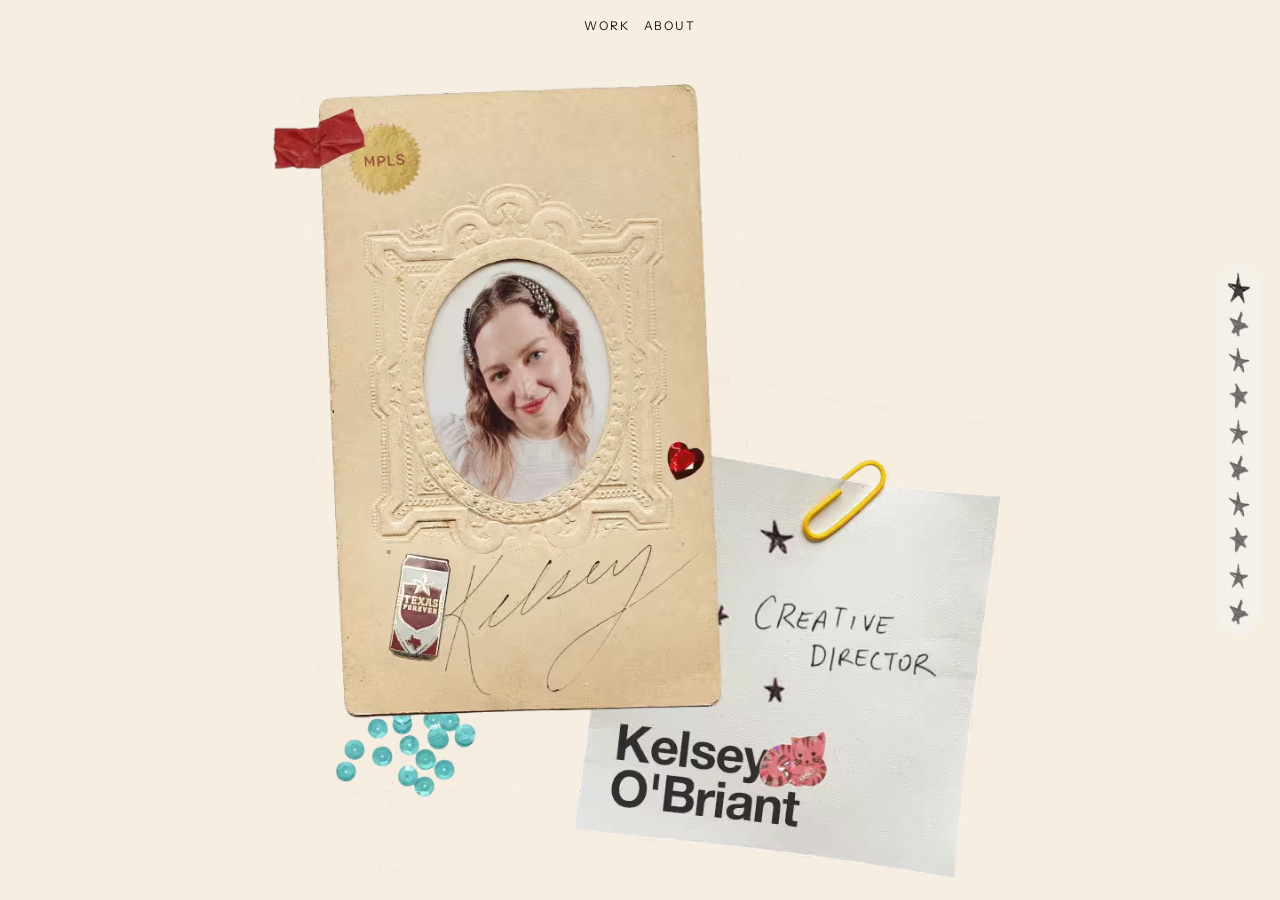
==== index.html @ 9d3daa49 "Initial commit" ====
<!doctype html>
<html lang="en">
<head>
	<meta charset="UTF-8" />
	<meta name="viewport" content="width=device-width, initial-scale=1.0" />
	<title>Kelsey O'Briant | Creative Director | Fallon Worldwide</title>
	<meta name="description" content="Creative Director at Fallon Worldwide in Minneapolis. Portfolio work includes Disney, Make-A-Wish, The Venetian, Arby's, Cheerios, International Delight, and Massage Envy." />
	<meta name="robots" content="index,follow,max-image-preview:large,max-snippet:-1,max-video-preview:-1" />
	<meta name="author" content="Kelsey O'Briant" />
	<meta name="keywords" content="Kelsey O'Briant, creative director, Fallon Worldwide, Minneapolis, portfolio, Disney, Make-A-Wish, Arby's, Cheerios, International Delight, Massage Envy" />
	<meta name="format-detection" content="telephone=no" />
	<meta name="theme-color" content="#f4f1ea" />
	<link rel="canonical" href="https://kelseyobriant.com/" />
	<meta property="og:type" content="website" />
	<meta property="og:url" content="https://kelseyobriant.com/" />
	<meta property="og:title" content="Kelsey O'Briant | Creative Director | Fallon Worldwide" />
	<meta property="og:description" content="Creative Director at Fallon Worldwide in Minneapolis. Portfolio work includes Disney, Make-A-Wish, The Venetian, Arby's, Cheerios, International Delight, and Massage Envy." />
	<meta property="og:image" content="https://kelseyobriant.com/img/KELSEYSITE_0003_ALL.png" />
	<meta property="og:site_name" content="Kelsey O'Briant" />
	<meta property="og:locale" content="en_US" />
	<meta name="twitter:card" content="summary_large_image" />
	<meta name="twitter:title" content="Kelsey O'Briant | Creative Director | Fallon Worldwide" />
	<meta name="twitter:description" content="Creative Director at Fallon Worldwide in Minneapolis. Portfolio work includes Disney, Make-A-Wish, The Venetian, Arby's, Cheerios, International Delight, and Massage Envy." />
	<meta name="twitter:image" content="https://kelseyobriant.com/img/KELSEYSITE_0003_ALL.png" />
	<link rel="icon" type="image/png" href="/favicon-96x96.png?v=2" sizes="96x96" />
	<link rel="icon" type="image/svg+xml" href="/favicon.svg?v=2" />
	<link rel="shortcut icon" href="/favicon.ico?v=2" />
	<link rel="apple-touch-icon" sizes="180x180" href="/apple-touch-icon.png?v=2" />
	<meta name="apple-mobile-web-app-title" content="KELSEY" />
	<link rel="manifest" href="/site.webmanifest?v=2" />
	<link rel="preconnect" href="https://fonts.googleapis.com" />
	<link rel="preconnect" href="https://fonts.gstatic.com" crossorigin />
	<link href="https://fonts.googleapis.com/css2?family=Fraunces:opsz,wght@9..144,400;9..144,600;9..144,700&family=Instrument+Sans:wght@400;500;600;700&display=swap" rel="stylesheet" />

	<link rel="preconnect" href="https://player.vimeo.com" />
	<link rel="preconnect" href="https://i.vimeocdn.com" crossorigin />

	<link rel="stylesheet" href="styles.css" />
	<script type="application/ld+json">
	{
		"@context": "https://schema.org",
		"@type": "Person",
		"name": "Kelsey O'Briant",
		"jobTitle": "Creative Director",
		"description": "Kelsey O'Briant @ FALLON WORLDWIDE | Creative Director | CEO of GOING TO LUNCH | Minneapolis, MN | kelseyobriant@gmail.com",
		"worksFor": {
			"@type": "Organization",
			"name": "Fallon Worldwide"
		},
		"url": "https://kelseyobriant.com/",
		"email": "mailto:kelseyobriant@gmail.com"
	}
	</script>
</head>
<body>
	<header class="site-header">
		<nav class="site-nav" aria-label="Primary">
			<a href="#work">Work</a>
			<a href="#about">About</a>
		</nav>
	</header>

	<main id="site" class="site" aria-label="Creative Director portfolio" tabindex="-1">
		<section class="seo-fallback" aria-label="Portfolio summary">
			<h1>Kelsey O'Briant</h1>
			<p>Creative Director at Fallon Worldwide in Minneapolis, MN.</p>
			<p><a href="mailto:kelseyobriant@gmail.com">kelseyobriant@gmail.com</a></p>
			<h2>Selected Work</h2>
			<ul>
				<li>Disney — Once A Princess, Always A Princess</li>
				<li>Disney x Make-A-Wish — Drawn To You</li>
				<li>The Venetian — Want The World</li>
				<li>Arby's — Pusha T: Rib Roast</li>
				<li>Disney — Be Our Guest</li>
				<li>Cheerios — More Babies, Please</li>
				<li>International Delight — We Like How You Party</li>
				<li>Massage Envy — Keep Your Body Working</li>
			</ul>
		</section>
	</main>

	<script src="app.js" defer></script>
</body>
</html>
---- styles.css ----
:root {
  --bg: #f6eee1;
  --fg: #171717;
  --muted: #5c5c5c;
  --line: #d9d3c7;
  --font-body: "Instrument Sans", "Helvetica Neue", Helvetica, Arial, sans-serif;
  --font-display: "Fraunces", Georgia, serif;
  --gutter: clamp(18px, 2.2vw, 28px);
  --panel-pad: clamp(18px, 2.2vw, 32px);
  --panel-radius: 28px;
  --max-width: 1600px;
  --shadow: 0 20px 60px rgba(23, 23, 23, 0.08);
}

* {
  box-sizing: border-box;
}

html,
body {
  margin: 0;
  width: 100%;
  height: 100%;
  background: var(--bg);
  color: var(--fg);
  font-family: var(--font-body);
  scroll-behavior: auto;
}

body {
  position: relative;
}

a:focus-visible,
button:focus-visible {
  outline: 2px solid #171717;
  outline-offset: 2px;
  border-radius: 2px;
}

.scroll-indicator-dot:focus-visible,
.video-dot:focus-visible,
.video-prev:focus-visible,
.video-next:focus-visible,
.contact-link:focus-visible,
.site-nav a:focus-visible {
  box-shadow: 0 0 0 3px rgba(23, 23, 23, 0.2);
}

.seo-fallback {
  max-width: 72ch;
  margin: 0 auto;
  padding: clamp(32px, 6vw, 84px) clamp(20px, 3vw, 56px) 12px;
  line-height: 1.6;
  color: var(--fg);
}

noscript .seo-fallback,
.seo-fallback {
  display: block;
}

.seo-fallback h1,
.seo-fallback h2 {
  font-family: var(--font-display);
  line-height: 1.1;
  margin: 0 0 0.5em;
}

.seo-fallback p,
.seo-fallback li {
  font-size: clamp(0.95rem, 1vw + 0.6rem, 1.15rem);
}

.seo-fallback ul {
  margin: 1em 0 0;
  padding-left: 1.2em;
}

.site-header {
  position: fixed;
  top: 0;
  left: 50%;
  right: auto;
  transform: translateX(-50%);
  z-index: 30;
  padding: 18px 0 0;
}

.site-nav {
  display: flex;
  gap: 14px;
}

.site-nav a {
  text-decoration: none;
  color: var(--fg);
  font-size: 0.75rem;
  letter-spacing: 0.16em;
  text-transform: uppercase;
}

.site {
  height: 100vh;
  height: 100svh;
  overflow-y: auto;
  scroll-snap-type: y mandatory;
  overscroll-behavior-y: contain;
  -webkit-overflow-scrolling: touch;
  scroll-padding-top: 84px;
}

.panel {
  min-height: 100vh;
  min-height: 100svh;
  width: 100%;
  scroll-snap-align: start;
  scroll-snap-stop: always;
  border-bottom: 1px solid var(--line);
  display: grid;
  align-items: stretch;
  justify-items: center;
  padding: clamp(18px, 2vw, 28px);
}

.panel-inner {
  width: min(100%, var(--max-width));
  height: 100%;
  display: grid;
  gap: var(--gutter);
}

.intro .panel-inner {
  grid-template-columns: minmax(320px, 1fr) minmax(260px, 0.9fr);
  align-content: center;
  align-items: center;
  max-width: 1200px;
}

.intro .panel-inner.intro-image-only,
.contact .panel-inner {
  grid-template-columns: 1fr;
  max-width: none;
}

.intro-shell,
.contact-shell {
  align-content: center;
  padding: 0 clamp(24px, 5vw, 56px);
}

.intro-copy {
  display: grid;
  gap: 14px;
}

.intro-visual {
  width: 100%;
  min-height: min(58svh, 620px);
  display: grid;
  align-items: center;
}

.intro-media,
.intro-placeholder {
  margin: 0;
  width: 100%;
  height: 100%;
}

.intro-image-only {
  width: 100%;
  max-width: none;
  height: 100%;
  place-items: center;
  align-content: center;
  justify-items: center;
  padding: 0;
}

.panel.intro {
  position: relative;
  padding: 0;
  border-bottom: 0;
}

.intro-image-only .intro-media {
  width: 100%;
  height: 100%;
  display: grid;
  place-items: center;
}

.intro-image-only .intro-media img {
  width: auto;
  height: auto;
  max-width: 100%;
  max-height: calc(100vh - 20px);
  max-height: calc(100svh - 20px);
  object-fit: contain;
}

.intro-media img {
  width: 100%;
  height: 100%;
  object-fit: cover;
  display: block;
  border-radius: 2px;
}

.mobile-scroll-hint {
  display: none;
}

@keyframes mobileHintDrift {
  0%,
  100% {
    transform: translate3d(-50%, 0, 0);
    opacity: 0.58;
  }

  50% {
    transform: translate3d(-50%, 4px, 0);
    opacity: 0.88;
  }
}

.intro-placeholder {
  display: grid;
  place-items: center;
  border: 1px solid rgba(23, 23, 23, 0.2);
  background:
    linear-gradient(140deg, rgba(23, 23, 23, 0.08), rgba(23, 23, 23, 0.02)),
    repeating-linear-gradient(-45deg, rgba(23, 23, 23, 0.04) 0 14px, transparent 14px 28px);
  color: #444;
  text-transform: uppercase;
  letter-spacing: 0.12em;
  font-size: 0.72rem;
}

.kicker {
  margin: 0;
  color: var(--muted);
  font-size: 0.8rem;
  font-family: var(--font-display);
  font-weight: 600;
  text-transform: uppercase;
  letter-spacing: 0.08em;
}

h1 {
  margin: 0;
  font-family: var(--font-display);
  font-weight: 600;
  font-size: clamp(2rem, 5vw, 3.6rem);
  line-height: 1.02;
  max-width: 9ch;
}

.lede {
  margin: 0;
  max-width: 56ch;
  color: var(--muted);
  font-size: clamp(0.95rem, 1.5vw, 1.1rem);
  line-height: 1.65;
}

.project .panel-inner {
  grid-template-columns: minmax(0, 1.6fr) minmax(220px, 0.6fr);
  align-items: center;
  gap: clamp(18px, 2.4vw, 28px);
}

.panel.project {
  border-bottom: 0;
}

.video-wrap {
  position: relative;
  width: 100%;
  aspect-ratio: var(--video-aspect-ratio, 16 / 9);
  background: #0d0d0d;
  border-radius: 2px;
  overflow: hidden;
}

.video-track {
  display: flex;
  width: 100%;
  height: 100%;
  overflow-x: auto;
  scroll-snap-type: x mandatory;
  scrollbar-width: none;
  -ms-overflow-style: none;
}

.video-track::-webkit-scrollbar {
  display: none;
}

.video-slide {
  margin: 0;
  min-width: 100%;
  width: 100%;
  height: 100%;
  scroll-snap-align: start;
  scroll-snap-stop: always;
}

.video-wrap iframe {
  display: block;
  width: 100%;
  height: 100%;
  border: 0;
}

.video-next {
  position: absolute;
  top: 50%;
  right: clamp(8px, 1.2vw, 14px);
  transform: translateY(-50%);
  width: clamp(40px, 4.2vw, 56px);
  height: clamp(40px, 4.2vw, 56px);
  border: 0;
  border-radius: 999px;
  background: rgba(244, 241, 234, 0.9);
  color: #171717;
  font-size: clamp(1.8rem, 2.6vw, 2.2rem);
  line-height: 1;
  cursor: pointer;
  z-index: 3;
  box-shadow: 0 8px 28px rgba(0, 0, 0, 0.16);
}

.video-prev {
  position: absolute;
  top: 50%;
  left: clamp(8px, 1.2vw, 14px);
  transform: translateY(-50%);
  width: clamp(40px, 4.2vw, 56px);
  height: clamp(40px, 4.2vw, 56px);
  border: 0;
  border-radius: 999px;
  background: rgba(244, 241, 234, 0.9);
  color: #171717;
  font-size: clamp(1.8rem, 2.6vw, 2.2rem);
  line-height: 1;
  cursor: pointer;
  z-index: 3;
  box-shadow: 0 8px 28px rgba(0, 0, 0, 0.16);
}

.video-next:hover {
  background: #ffffff;
}

.video-prev:hover {
  background: #ffffff;
}

.video-prev.is-hidden,
.video-next.is-hidden {
  opacity: 0;
  pointer-events: none;
}

.video-dots {
  position: absolute;
  left: 50%;
  bottom: 12px;
  transform: translateX(-50%);
  display: inline-flex;
  align-items: center;
  gap: 8px;
  padding: 6px 10px;
  border-radius: 999px;
  background: rgba(0, 0, 0, 0.35);
  z-index: 3;
}

.video-dot {
  width: 8px;
  height: 8px;
  border: 0;
  border-radius: 50%;
  padding: 0;
  background: rgba(255, 255, 255, 0.45);
  cursor: pointer;
}

.video-dot.active {
  background: #ffffff;
  transform: scale(1.2);
}

.meta {
  min-width: 0;
  align-self: stretch;
  display: grid;
  align-content: center;
  gap: 8px;
  padding-right: clamp(8px, 1.2vw, 12px);
}

.meta h2 {
  margin: 0;
  font-family: var(--font-display);
  font-size: clamp(1rem, 1.5vw, 1.35rem);
  line-height: 1.2;
  font-weight: 600;
}

.project-heading {
  display: flex;
  flex-direction: column;
  align-items: flex-start;
  gap: 8px;
}

.project-logo-wrap {
  display: flex;
  align-items: center;
  min-height: 74px;
  margin-bottom: 4px;
}

.project-logo {
  display: block;
  width: min(200px, 100%);
  max-height: 100px;
  object-fit: contain;
}

.meta p {
  margin: 0;
  color: var(--muted);
  font-size: 0.92rem;
  line-height: 1.55;
}

.project-blurb {
  white-space: pre-line;
}

.project-client-tag {
  margin: 0;
}

.project-client-tag-inline {
  display: block;
}

.project-client-tag-footer {
  display: none;
}

.credit-block {
  margin-top: 8px;
  display: grid;
  gap: 4px;
}

.credit-label {
  margin: 0;
  color: #202020;
  font-size: 0.66rem;
  text-transform: uppercase;
  letter-spacing: 0.14em;
}

.credit-text {
  margin: 0;
  color: var(--muted);
  font-size: 0.86rem;
  line-height: 1.45;
}

.tag-list {
  display: flex;
  flex-wrap: wrap;
  gap: 8px;
  margin-top: 6px;
}

.tag {
  display: inline-flex;
  align-items: center;
  padding: 4px 8px;
  border-radius: 0;
  border: 1px solid rgba(23, 23, 23, 0.12);
  color: #363636;
  font-size: 0.7rem;
  text-transform: uppercase;
  letter-spacing: 0.08em;
}

.project-heading .tag-list {
  margin-top: 0;
}

.project-heading .tag {
  padding: 3px 7px;
  font-size: 0.62rem;
  letter-spacing: 0.07em;
}

.contact-layout {
  display: grid;
  grid-template-columns: minmax(560px, 1.95fr) minmax(280px, 0.72fr);
  align-items: center;
  gap: clamp(24px, 3.2vw, 70px);
}

.contact-visual {
  margin: 0;
  justify-self: end;
  margin-left: -18%;
  margin-right: -8%;
  z-index: 1;
}

.contact-visual img {
  display: block;
  width: 115%;
  max-width: none;
  height: auto;
  object-fit: contain;
}

.contact-copy {
  display: grid;
  gap: clamp(10px, 1.2vw, 14px);
  max-width: 47ch;
  margin-top: 0;
  position: relative;
  z-index: 2;
}

.contact-copy-line {
  margin: 0;
  color: #242424;
  font-size: clamp(1rem, 1.2vw, 1.36rem);
  line-height: 1.22;
}

.contact-email {
  margin-top: -8px;
}

.contact-email-label {
  margin: 0;
  letter-spacing: 0.04em;
  text-transform: uppercase;
}

.contact-link {
  color: #f53c29;
  text-decoration: none;
  border-bottom: 1px solid rgba(245, 60, 41, 0.5);
}

.contact-link:hover {
  border-bottom-color: #f53c29;
}

.scroll-indicator {
  position: fixed;
  top: 50%;
  right: clamp(8px, 1.6vw, 20px);
  transform: translateY(-50%);
  z-index: 20;
  pointer-events: auto;
}

.scroll-indicator-rail {
  display: grid;
  gap: 10px;
  justify-items: center;
  padding: 10px 8px;
  border: 0;
  background: rgba(244, 241, 234, 0.9);
  border-radius: 999px;
}


.scroll-indicator-dots {
  display: grid;
  gap: 10px;
}

.scroll-indicator-dot {
  position: relative;
  width: 26px;
  height: 26px;
  border: 0;
  outline: none;
  padding: 0;
  border-radius: 0;
  background-color: transparent;
  background-position: center;
  background-size: contain;
  background-repeat: no-repeat;
  display: grid;
  place-items: center;
  font-size: 0;
  color: transparent;
  cursor: pointer;
  transition: transform 180ms ease, opacity 180ms ease, filter 180ms ease;
  opacity: 0.72;
}

.scroll-indicator-dot.active {
  transform: scale(1.2);
  opacity: 1;
  filter: none;
}

.scroll-indicator-dot:hover {
  opacity: 1;
  animation: heartJiggle 450ms ease-in-out infinite alternate;
}

@keyframes heartJiggle {
  0% {
    transform: translate(0, 0) rotate(-2deg) scale(1.05);
  }

  50% {
    transform: translate(0.5px, -0.5px) rotate(2deg) scale(1.08);
  }

  100% {
    transform: translate(-0.5px, 0.5px) rotate(-1deg) scale(1.05);
  }
}

@media (min-width: 961px) and (hover: hover) and (pointer: fine) {
  .scroll-indicator-dot::after {
    content: attr(data-label);
    position: absolute;
    right: calc(100% + 12px);
    top: 50%;
    transform: translateY(-50%);
    white-space: nowrap;
    pointer-events: none;
    opacity: 0;
    color: #171717;
    background: rgba(244, 241, 234, 0.96);
    border: 1px solid rgba(23, 23, 23, 0.12);
    padding: 4px 8px;
    font-size: 0.66rem;
    letter-spacing: 0.08em;
    text-transform: uppercase;
    transition: opacity 140ms ease;
  }

  .scroll-indicator-dot:hover::after {
    opacity: 1;
  }
}

@media (max-width: 960px) {
  .site-header {
    display: none;
  }

  .site {
    scroll-snap-type: y mandatory;
    scroll-padding-top: 0;
    scroll-padding-bottom: calc(96px + env(safe-area-inset-bottom));
  }

  .panel {
    scroll-snap-stop: always;
    border-bottom: 0;
    padding-bottom: calc(clamp(18px, 2vw, 28px) + 96px + env(safe-area-inset-bottom));
  }

  .panel.intro {
    padding-bottom: calc(10px + env(safe-area-inset-bottom));
  }

  .intro .panel-inner {
    grid-template-columns: 1fr;
    grid-template-rows: auto auto;
    align-content: start;
  }

  .intro .panel-inner.intro-image-only {
    grid-template-rows: 1fr;
    align-content: center;
    height: 100svh;
  }

  .intro-visual {
    min-height: 42svh;
  }

  .intro-image-only .intro-media img {
    max-height: 94svh;
  }

  .project .panel-inner {
    grid-template-columns: 1fr;
    grid-template-rows: auto 1fr;
    align-content: start;
  }

  .contact-layout {
    grid-template-columns: 1fr;
    grid-template-rows: auto auto;
    align-items: start;
    gap: 18px;
  }

  .contact-visual {
    justify-self: stretch;
    margin-left: 0;
    margin-right: 0;
  }

  .contact-visual img {
    width: 100%;
    max-width: 100%;
  }

  .contact-copy {
    max-width: none;
    gap: 14px;
    margin-top: 0;
  }

  .contact-copy-line {
    font-size: clamp(1.02rem, 4.2vw, 1.24rem);
    line-height: 1.33;
  }

  .contact-email {
    margin-top: -10px;
  }

  .meta {
    align-content: start;
    border-left: 0;
    border-top: 0;
    gap: 6px;
    padding-top: 10px;
    padding-left: 0;
  }

  .project-heading {
    flex-direction: row;
    flex-wrap: wrap;
    align-items: center;
    gap: 8px;
  }

  .project-client-tag-inline {
    display: none;
  }

  .project-client-tag-footer {
    display: block;
    margin-top: 4px;
  }

  .scroll-indicator {
    display: none;
  }

  .mobile-scroll-hint {
    display: block;
    position: absolute;
    left: 50%;
    bottom: calc(12px + env(safe-area-inset-bottom));
    transform: translateX(-50%);
    width: 20px;
    height: 20px;
    margin: 0;
    pointer-events: none;
    opacity: 0;
    transition: opacity 220ms ease;
    animation: mobileHintDrift 1.6s ease-in-out infinite;
  }

  body.show-scroll-hint .mobile-scroll-hint {
    opacity: 1;
  }

  .mobile-scroll-hint::before,
  .mobile-scroll-hint::after {
    content: "";
    position: absolute;
    left: 50%;
    top: 50%;
    width: 8px;
    height: 8px;
    border-right: 1.5px solid rgba(23, 23, 23, 0.5);
    border-bottom: 1.5px solid rgba(23, 23, 23, 0.5);
    transform: translate(-50%, -50%) rotate(45deg);
  }

  .mobile-scroll-hint::before {
    margin-top: -3px;
  }

  .mobile-scroll-hint::after {
    margin-top: 3px;
  }

  body.has-scrolled .mobile-scroll-hint {
    opacity: 0;
  }

  .video-next {
    width: 40px;
    height: 40px;
    font-size: 1.9rem;
    right: 10px;
  }

  .video-prev {
    width: 40px;
    height: 40px;
    font-size: 1.9rem;
    left: 10px;
  }

  .project-logo-wrap {
    min-height: 48px;
    margin-bottom: 2px;
  }

  .project-logo {
    width: min(120px, 100%);
    max-height: 60px;
  }

  .meta h2 {
    font-size: clamp(0.95rem, 4.2vw, 1.1rem);
  }

  .project-blurb {
    font-size: 0.88rem;
  }
}

@media (max-width: 960px) and (orientation: landscape) {
  .mobile-scroll-hint {
    bottom: calc(6px + env(safe-area-inset-bottom));
    width: 18px;
    height: 18px;
  }
}

@media (min-width: 961px) {
  .panel.intro {
    padding-top: clamp(54px, 6vw, 104px);
    padding-bottom: clamp(24px, 3vw, 40px);
  }

  .intro .panel-inner.intro-image-only {
    align-content: start;
    padding-top: clamp(54px, 6vw, 104px);
    padding-bottom: clamp(24px, 3vw, 40px);
  }

  .intro-image-only .intro-media img {
    max-height: calc(100svh - clamp(96px, 10vw, 180px));
  }

  .contact-visual {
    max-width: none;
  }

  .contact-visual img {
    width: 115%;
    max-width: none;
  }

  .contact-copy {
    margin-top: clamp(180px, 35vh, 277px);
  }

  .panel.project {
    padding-right: clamp(88px, 7vw, 128px);
  }
}

@media (min-width: 1800px) {
  .panel-inner {
    width: min(100%, 1540px);
  }

  .intro .panel-inner {
    max-width: 1440px;
    grid-template-columns: minmax(420px, 0.95fr) minmax(360px, 0.85fr);
  }

  .panel.project {
    padding-right: clamp(64px, 4vw, 92px);
  }

  .contact-visual {
    max-width: none;
  }

  .contact-visual img {
    width: 115%;
    max-width: none;
  }
}

@media (min-width: 961px) and (max-height: 950px) {
  .panel.intro {
    padding-top: clamp(24px, 3vw, 44px);
    padding-bottom: clamp(12px, 2vw, 24px);
  }

  .intro .panel-inner.intro-image-only {
    padding-top: clamp(24px, 3vw, 44px);
    padding-bottom: clamp(12px, 2vw, 24px);
  }

  .intro-image-only .intro-media img {
    max-height: calc(100svh - clamp(64px, 7vw, 110px));
  }

  .contact-shell {
    align-content: start;
    padding-top: clamp(20px, 3vh, 40px);
  }

  .contact-copy {
    margin-top: clamp(88px, 18vh, 150px);
  }
}

@media (prefers-reduced-motion: reduce) {
  .site {
    scroll-snap-type: none;
  }

  .panel {
    scroll-snap-align: none;
  }

  .mobile-scroll-hint {
    animation: none;
  }
}
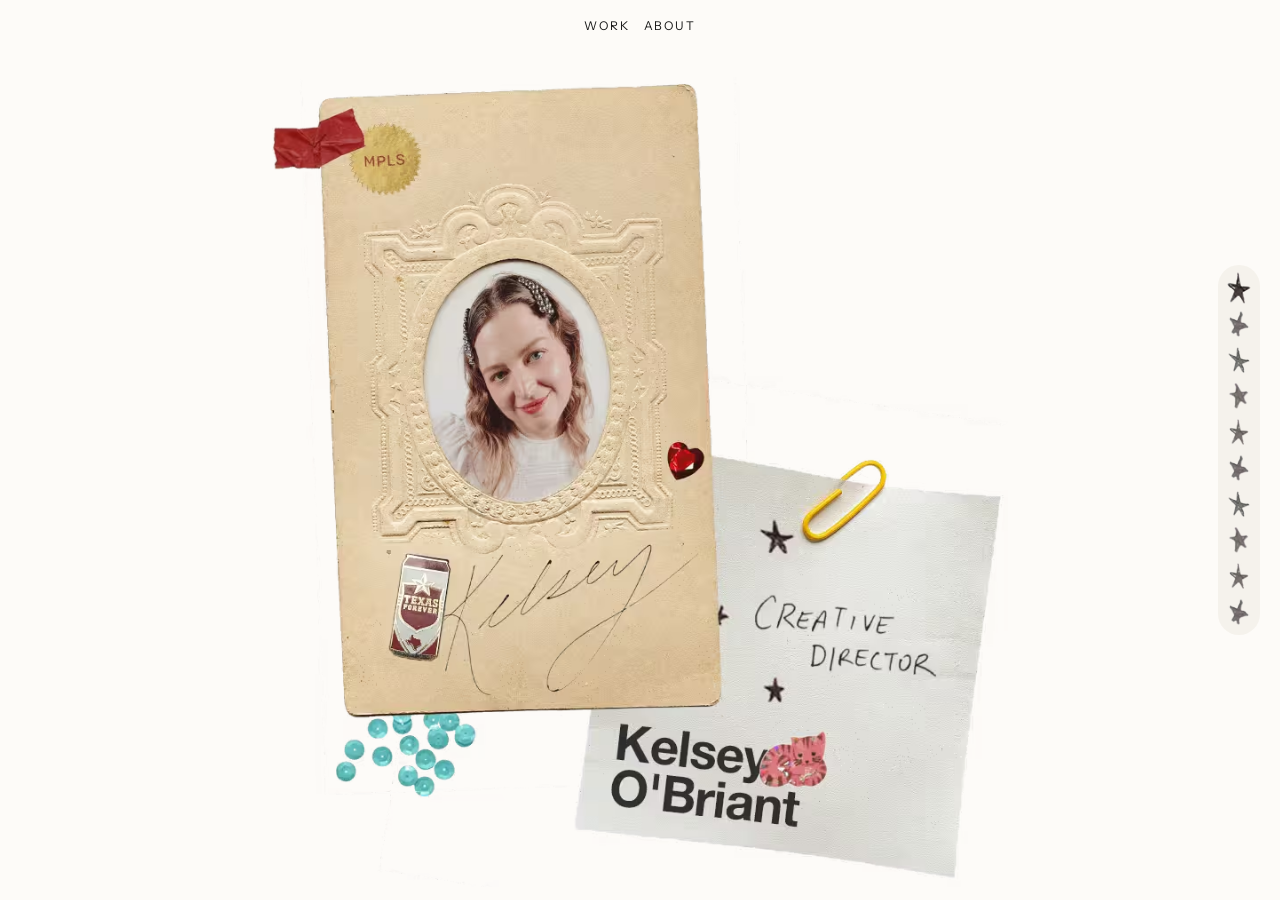
==== commit 72ceb926: "Lighten site theme colors toward white" ====
--- a/index.html
+++ b/index.html
@@ -9,7 +9,7 @@
 	<meta name="author" content="Kelsey O'Briant" />
 	<meta name="keywords" content="Kelsey O'Briant, creative director, Fallon Worldwide, Minneapolis, portfolio, Disney, Make-A-Wish, Arby's, Cheerios, International Delight, Massage Envy" />
 	<meta name="format-detection" content="telephone=no" />
-	<meta name="theme-color" content="#f4f1ea" />
+	<meta name="theme-color" content="#fdfbf8" />
 	<link rel="canonical" href="https://kelseyobriant.com/" />
 	<meta property="og:type" content="website" />
 	<meta property="og:url" content="https://kelseyobriant.com/" />
--- a/styles.css
+++ b/styles.css
@@ -1,8 +1,8 @@
 :root {
-  --bg: #f6eee1;
+  --bg: #fdfbf8;
   --fg: #171717;
   --muted: #5c5c5c;
-  --line: #d9d3c7;
+  --line: #ece9e3;
   --font-body: "Instrument Sans", "Helvetica Neue", Helvetica, Arial, sans-serif;
   --font-display: "Fraunces", Georgia, serif;
   --gutter: clamp(18px, 2.2vw, 28px);
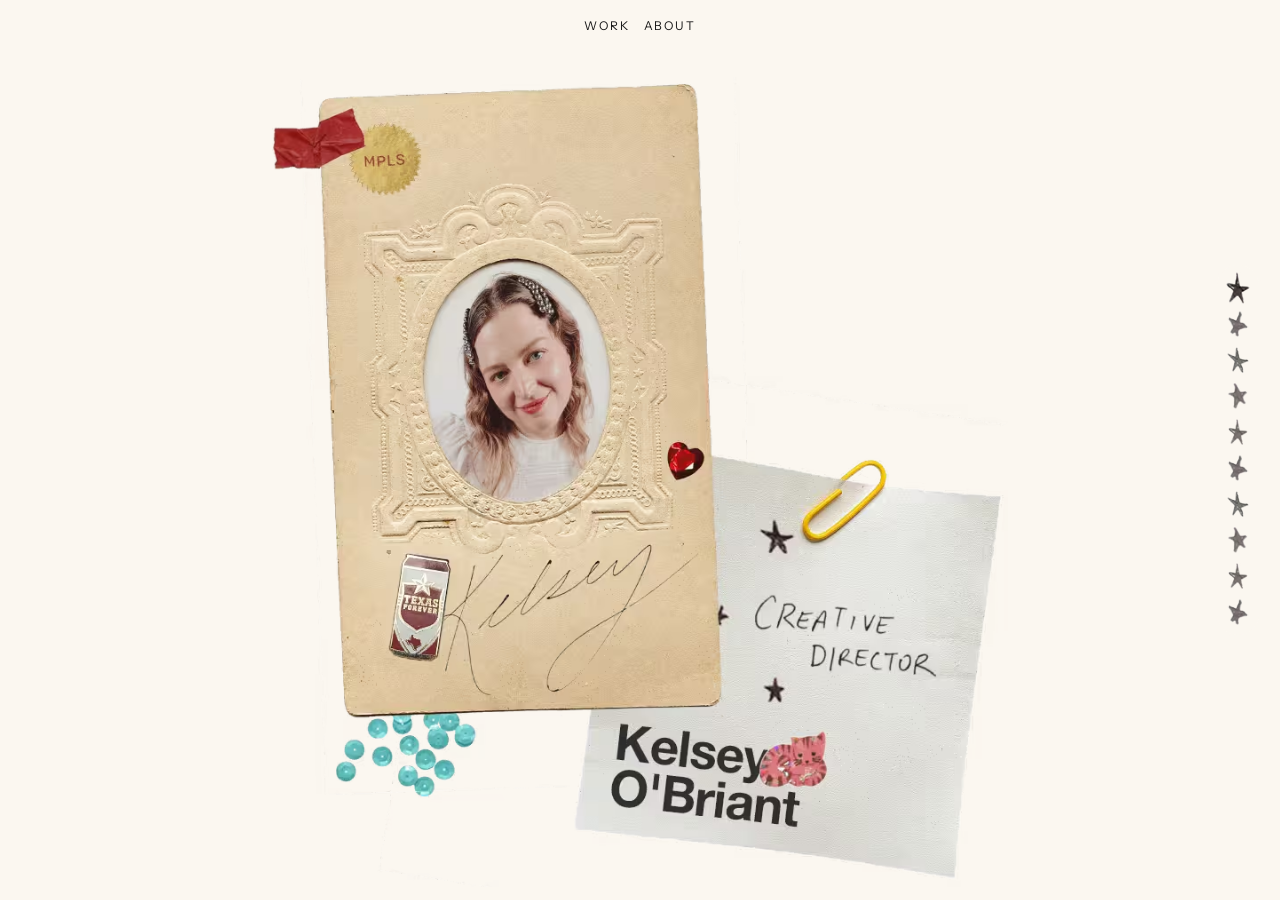
==== commit 073a567a: "Match star rail plate to site background" ====
--- a/index.html
+++ b/index.html
@@ -9,7 +9,7 @@
 	<meta name="author" content="Kelsey O'Briant" />
 	<meta name="keywords" content="Kelsey O'Briant, creative director, Fallon Worldwide, Minneapolis, portfolio, Disney, Make-A-Wish, Arby's, Cheerios, International Delight, Massage Envy" />
 	<meta name="format-detection" content="telephone=no" />
-	<meta name="theme-color" content="#fdfbf8" />
+	<meta name="theme-color" content="#fbf7f0" />
 	<link rel="canonical" href="https://kelseyobriant.com/" />
 	<meta property="og:type" content="website" />
 	<meta property="og:url" content="https://kelseyobriant.com/" />
--- a/styles.css
+++ b/styles.css
@@ -1,8 +1,8 @@
 :root {
-  --bg: #fdfbf8;
+  --bg: #fbf7f0;
   --fg: #171717;
   --muted: #5c5c5c;
-  --line: #ece9e3;
+  --line: #d9d3c7;
   --font-body: "Instrument Sans", "Helvetica Neue", Helvetica, Arial, sans-serif;
   --font-display: "Fraunces", Georgia, serif;
   --gutter: clamp(18px, 2.2vw, 28px);
@@ -323,7 +323,7 @@
   height: clamp(40px, 4.2vw, 56px);
   border: 0;
   border-radius: 999px;
-  background: rgba(244, 241, 234, 0.9);
+  background: var(--bg);
   color: #171717;
   font-size: clamp(1.8rem, 2.6vw, 2.2rem);
   line-height: 1;
@@ -341,7 +341,7 @@
   height: clamp(40px, 4.2vw, 56px);
   border: 0;
   border-radius: 999px;
-  background: rgba(244, 241, 234, 0.9);
+  background: var(--bg);
   color: #171717;
   font-size: clamp(1.8rem, 2.6vw, 2.2rem);
   line-height: 1;
@@ -570,6 +570,7 @@
   transform: translateY(-50%);
   z-index: 20;
   pointer-events: auto;
+  isolation: isolate;
 }
 
 .scroll-indicator-rail {
@@ -577,8 +578,10 @@
   gap: 10px;
   justify-items: center;
   padding: 10px 8px;
-  border: 0;
-  background: rgba(244, 241, 234, 0.9);
+  border: 1px solid var(--bg);
+  background-color: var(--bg);
+  background-clip: padding-box;
+  box-shadow: 0 0 0 1px var(--bg);
   border-radius: 999px;
 }
 
@@ -645,7 +648,7 @@
     pointer-events: none;
     opacity: 0;
     color: #171717;
-    background: rgba(244, 241, 234, 0.96);
+    background: var(--bg);
     border: 1px solid rgba(23, 23, 23, 0.12);
     padding: 4px 8px;
     font-size: 0.66rem;
